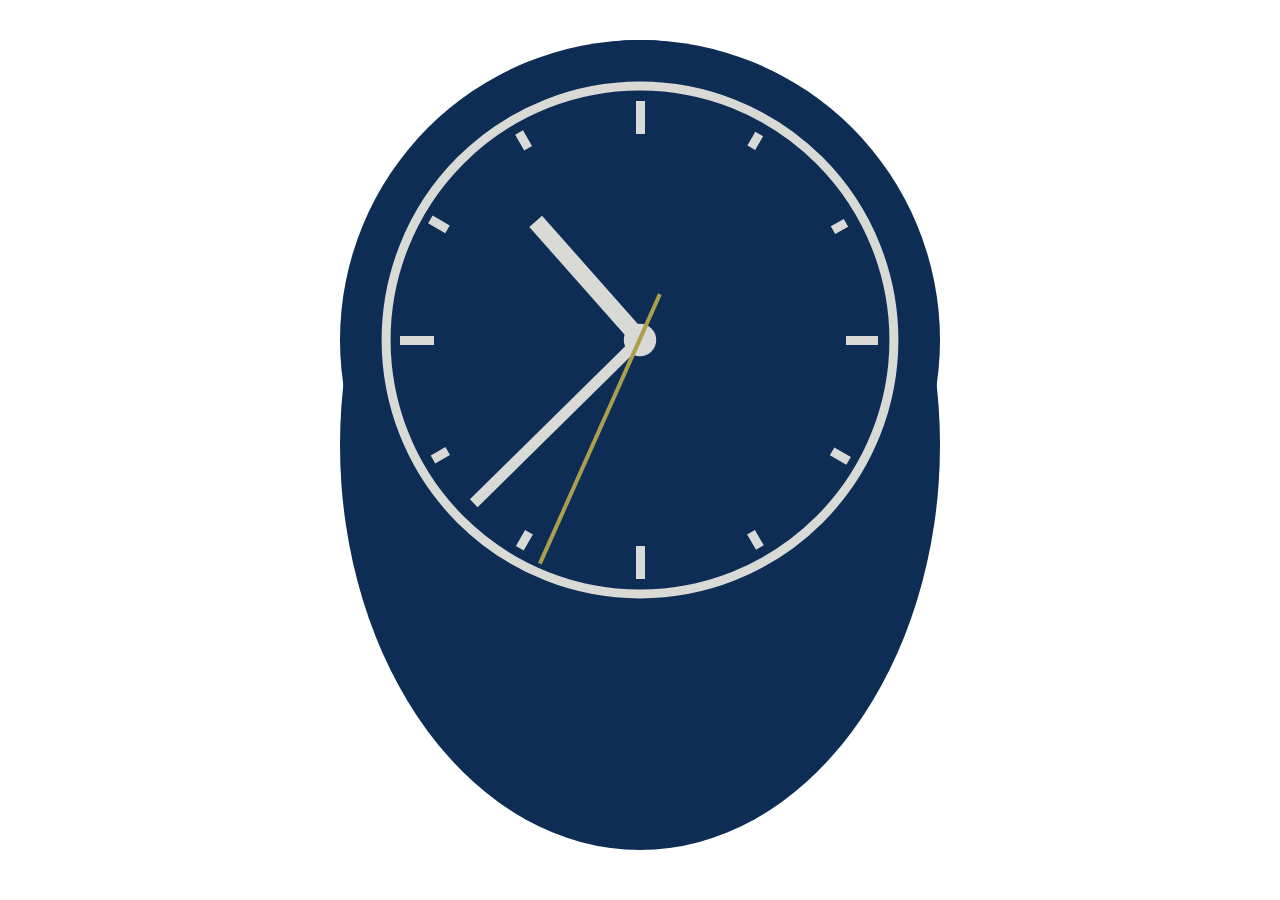
==== Desktop/Horlog Training/index.html @ d02591cd "Modifiaction" ====
<!DOCTYPE html>
<html lang="en-US">

<head>
    <meta charset="UTF-8">
    <meta name="viewport" content="width=device-width, initial-scale=1">
    <title>A Digital Analog Clock</title>
    <link rel="stylesheet" href="style.css" type="text/css" media="all">
    <script src="script.js" defer></script>
</head>


<body>
    <main class="main">
        <div class="clockbox">
            <svg id="clock" xmlns="http://www.w3.org/2000/svg" width="600" height="600" viewBox="0 0 600 600">
                <g id="face">
                    <circle class="circle" cx="300" cy="300" r="253.9" />
                    <path class="hour-marks"
                        d="M300.5 94V61M506 300.5h32M300.5 506v33M94 300.5H60M411.3 107.8l7.9-13.8M493 190.2l13-7.4M492.1 411.4l16.5 9.5M411 492.3l8.9 15.3M189 492.3l-9.2 15.9M107.7 411L93 419.5M107.5 189.3l-17.1-9.9M188.1 108.2l-9-15.6" />
                    <circle class="mid-circle" cx="300" cy="300" r="16.2" />
                </g>
                <g id="hour">
                    <path class="hour-arm" d="M300.5 298V142" />
                    <circle class="sizing-box" cx="300" cy="300" r="253.9" />
                </g>
                <g id="minute">
                    <path class="minute-arm" d="M300.5 298V67" />
                    <circle class="sizing-box" cx="300" cy="300" r="253.9" />
                </g>
                <g id="second">
                    <path class="second-arm" d="M300.5 350V55" />
                    <circle class="sizing-box" cx="300" cy="300" r="253.9" />
                </g>
            </svg>
        </div><!-- .clockbox -->
        
    </main>

</body>

</html>
---- Desktop/Horlog Training/style.css ----
/* Layout */
.main {
    display: flex;
    padding: 2em;
    height: 90vh;
    justify-content: center;
    align-items: middle;
}

.clockbox,
   
#clock {
    background-color: #0d2d54;
    border-radius: 50%;
}

/* Clock styles */
.circle {
    width: 100px;
    fill: none;
    stroke: #d9d9d6;
    stroke-width: 9;
    stroke-miterlimit: 10;
    
}

.mid-circle {
    fill: #d9d9d6;
    
}
.hour-marks {
    fill: none;
    stroke: #d9d9d6;
    stroke-width: 9;
    stroke-miterlimit: 10;
}

.hour-arm {
    fill: none;
    stroke: #d9d9d6;
    stroke-width: 17;
    stroke-miterlimit: 10;
}

.minute-arm {
    fill: none;
    stroke:#d9d9d6;
    stroke-width: 11;
    stroke-miterlimit: 10;
}

.second-arm {
    fill: none;
    stroke: rgb(172, 158, 79);
    stroke-width: 4;
    stroke-miterlimit: 10;
}

/* Transparent box ensuring arms center properly. */
.sizing-box {
    fill: none;
}

/* Make all arms rotate around the same center point. */
/* Optional: Use transition for animation. */
#hour,
#minute,
#second {
    transform-origin: 300px 300px;
    transition: transform .5s ease-in-out;
}
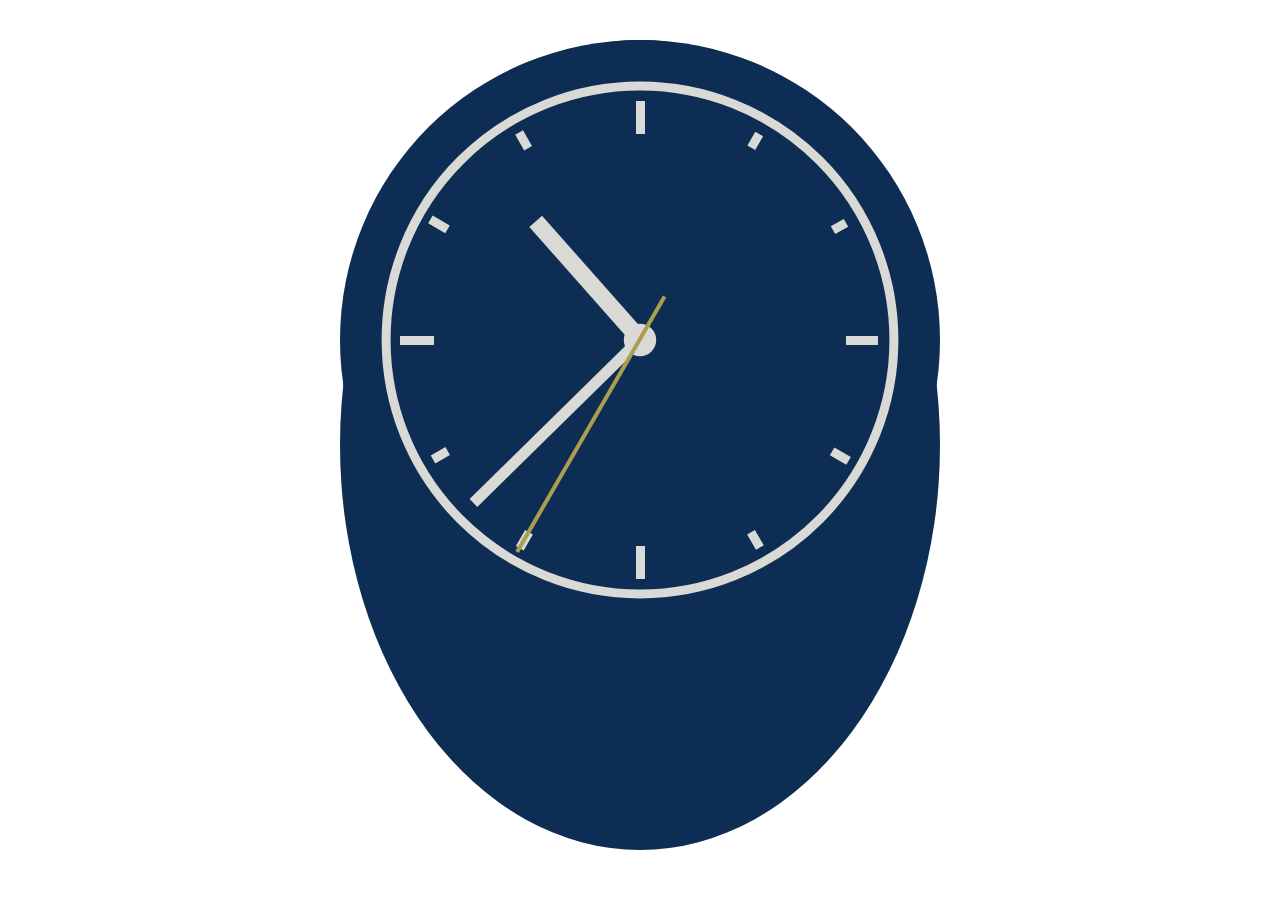
==== commit 1b9e6e69: "first" ====
--- a/Desktop/Horlog Training/index.html
+++ b/Desktop/Horlog Training/index.html
@@ -8,7 +8,6 @@
     <link rel="stylesheet" href="style.css" type="text/css" media="all">
     <script src="script.js" defer></script>
 </head>
-
 
 <body>
     <main class="main">
